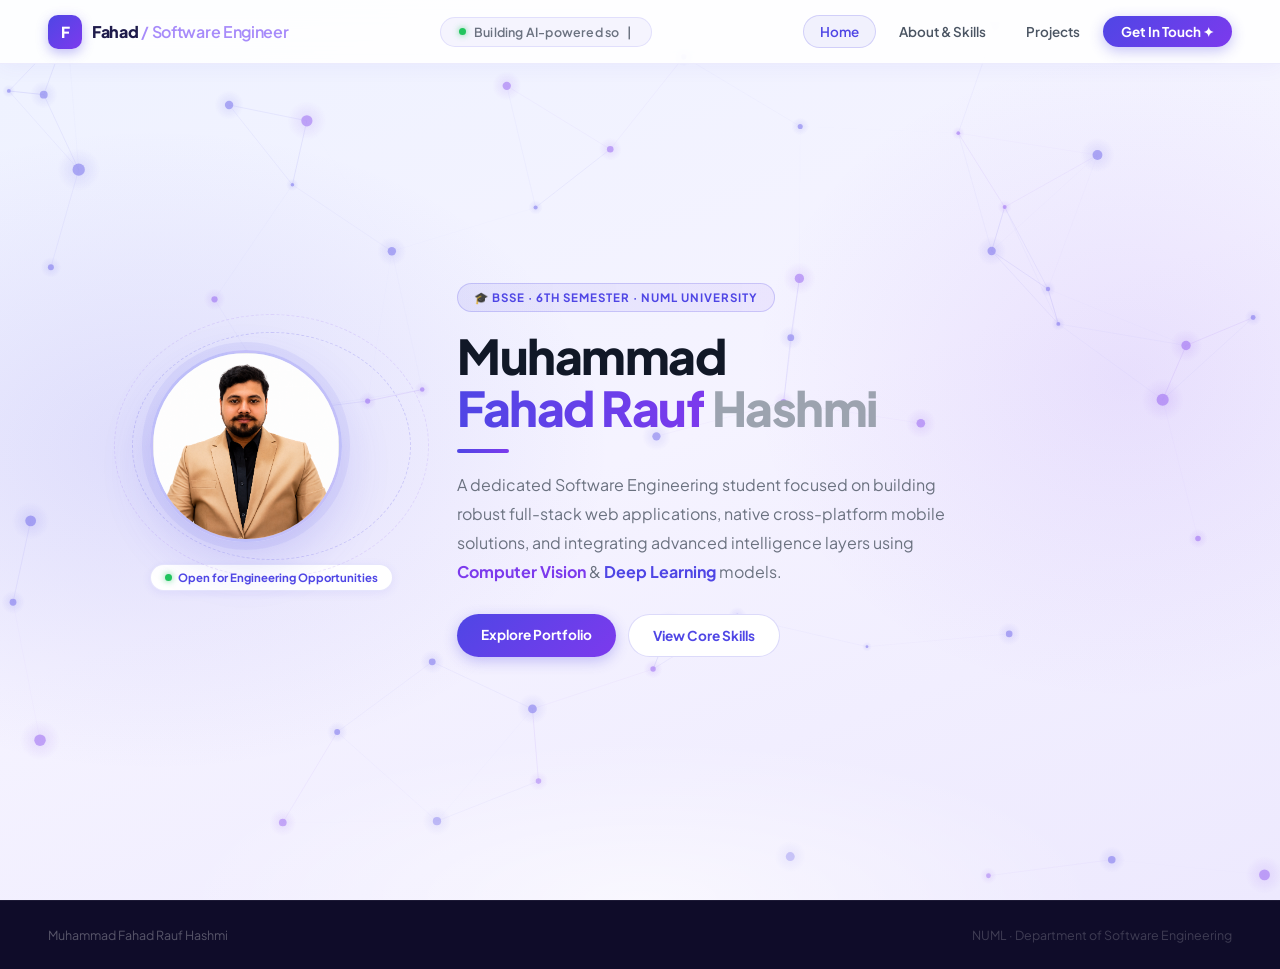
==== index.html @ d91f9209 "Add files via upload" ====
<!DOCTYPE html>
<html lang="en">

<head>
  <meta charset="UTF-8" />
  <meta name="viewport" content="width=device-width, initial-scale=1.0" />
  <title>Fahad | Software Engineer Portfolio</title>
  <link rel="icon" type="image/svg+xml" href="data:image/svg+xml,<svg xmlns='http://www.w3.org/2000/svg' viewBox='0 0 32 32'><rect width='32' height='32' rx='9' fill='url(%23g)'/><linearGradient id='g' x1='0%27 y1='0%27 x2='100%27 y2='100%27><stop offset='0%25' stop-color='%234f46e5'/><stop offset='100%25' stop-color='%237c3aed'/></linearGradient><text x='50%25' y='55%25' dominant-baseline='middle' text-anchor='middle' fill='%23fff' font-family='sans-serif' font-weight='900' font-size='18'>F</text></svg>">
  <link href="https://fonts.googleapis.com/css2?family=Plus+Jakarta+Sans:wght@400;500;600;700;800&display=swap"
    rel="stylesheet" />
  <link href="https://unpkg.com/aos@2.3.4/dist/aos.css" rel="stylesheet" />
  <link rel="stylesheet" href="./assets/style.css">
  <script src="https://unpkg.com/aos@2.3.4/dist/aos.js"></script>
</head>

<body>

  <!-- ══════════ NAVBAR ══════════ -->
  <nav id="navbar">
    <!-- Brand -->
    <div class="nav-brand">
      <div class="brand-badge">F</div>
      <span class="brand-text">
        Fahad <span class="brand-sub">/ Software Engineer</span>
      </span>
    </div>

    <!-- Center — typing tagline -->
    <div class="nav-center">
      <span class="pulse-dot"></span>
      <span id="nav-type"></span><span id="nav-cursor">|</span>
    </div>

    <!-- Links -->
    <div class="nav-links">
      <a href="index.html" class="nav-link active">Home</a>
      <a href="about.html" class="nav-link">About & Skills</a>
      <a href="projects.html" class="nav-link">Projects</a>
      <a href="contact.html" class="nav-cta">Get In Touch ✦</a>
    </div>
  </nav>

  <!-- ══════════ HERO SECTION ══════════ -->
  <section id="home" class="hero-sec">
    <!-- Neural Network Canvas -->
    <canvas id="neural-canvas"></canvas>
    <div class="radial-overlays"></div>

    <div class="hero-inner">
      <!-- Avatar Wrapper -->
      <div class="avatar-wrap" data-aos="fade-right" data-aos-duration="700">
        <div class="avatar-animation-container">
          <div class="orbit-ring-outer"></div>
          <div class="orbit-ring-inner"></div>
          <div class="avatar-circle">
            <img src="./assets/Fahad_pic.png" alt="Muhammad Fahad" style="width: 100%; height: 100%; object-fit: cover;">
            <div class="avatar-shine"></div>
          </div>
        </div>
        <div class="status-pill">
          <span class="pulse-dot"></span>
          Open for Engineering Opportunities
        </div>
      </div>

      <!-- Hero Core Content -->
      <div class="hero-text-block" data-aos="fade-left" data-aos-duration="700" data-aos-delay="100">
        <div class="degree-badge">
          🎓 BSSE · 6th Semester · NUML University
        </div>

        <h1 class="hero-name">
          Muhammad<br />
          <span class="shimmer-text">Fahad Rauf</span>
          <span class="surname-text"> Hashmi</span>
        </h1>

        <div class="accent-line"></div>

        <p class="hero-intro">
          A dedicated Software Engineering student focused on building robust full-stack web applications, native
          cross-platform mobile solutions, and integrating advanced intelligence layers using
          <span class="highlight-purple">Computer Vision</span> &
          <span class="highlight-indigo">Deep Learning</span> models.
        </p>

        <div class="hero-action-buttons">
          <a href="projects.html" class="hero-btn-primary">Explore Portfolio</a>
          <a href="about.html" class="hero-btn-secondary">View Core Skills</a>
        </div>
      </div>
    </div>
  </section>

  <!-- ══════════ FOOTER ══════════ -->
  <footer>
    <span class="footer-meta">Muhammad Fahad Rauf Hashmi</span>
    <span class="footer-inst">NUML · Department of Software Engineering</span>
  </footer>

  <script src="./assets/script.js"></script>
</body>

</html>
---- assets/style.css ----
/* ══════════ 1. KEYFRAMES & GLOBAL SYSTEM ══════════ */
@keyframes float      { 0%,100%{transform:translateY(0)}  50%{transform:translateY(-11px)} }
@keyframes shimmer    { 0%{background-position:-200% center} 100%{background-position:200% center} }
@keyframes pulse      { 0%,100%{opacity:1} 50%{opacity:.4} }
@keyframes fadeDown   { from{opacity:0;transform:translateY(-10px)} to{opacity:1;transform:translateY(0)} }
@keyframes spinRing   { from{transform:rotate(0deg)} to{transform:rotate(360deg)} }
@keyframes spinRingRev { from{transform:rotate(0deg)} to{transform:rotate(-360deg)} }
@keyframes cardGlow {
  0%   { box-shadow: 0 4px 24px rgba(79,70,229,.12); }
  100% { box-shadow: 0 8px 40px rgba(124,58,237,.35), 0 0 0 3px rgba(167,139,250,.25); }
}

*{
  margin:0;
  padding:0;
  box-sizing:border-box;
}

html{
  scroll-behavior:smooth;
}

body{
  font-family:'Plus Jakarta Sans',sans-serif;
  background:#f0f4ff;
  color:#1a1a2e;
  overflow-x:hidden;
}

/* ══════════ 2. REUSABLE INFRASTRUCTURE ══════════ */
#navbar {
  position:fixed;top:0;left:0;right:0;z-index:999;
  display:flex;align-items:center;justify-content:space-between;
  padding:0 48px;height:64px;
  background:rgba(255,255,255,0.88);
  backdrop-filter:blur(20px);
  border-bottom:1px solid rgba(79,70,229,0.1);
  box-shadow:0 2px 20px rgba(79,70,229,0.06);
  transition:box-shadow .3s;
}

.nav-brand {
  display:flex;align-items:center;gap:10px;
}

.brand-badge {
  width:34px;height:34px;border-radius:10px;
  background:linear-gradient(135deg,#4f46e5,#7c3aed);
  display:flex;align-items:center;justify-content:center;
  font-size:.95rem;font-weight:800;color:#fff;
  box-shadow:0 4px 12px rgba(79,70,229,.35);
}

.brand-text {
  font-size:1rem;font-weight:800;letter-spacing:-.3px;color:#1e1b4b;
}

.brand-sub {
  color:#a78bfa;font-weight:600;
}

.nav-center {
  display:flex;align-items:center;gap:8px;
  font-size:.78rem;font-weight:600;color:#6b7280;
  background:rgba(79,70,229,.05);
  border:1px solid rgba(79,70,229,.12);
  border-radius:100px;padding:6px 18px;
  letter-spacing:.2px;
}

.pulse-dot {
  width:7px;height:7px;border-radius:50%;background:#22c55e;
  box-shadow:0 0 6px rgba(34,197,94,.7);
  animation:pulse 2s ease-in-out infinite;flex-shrink:0;
}

.nav-links {
  display:flex;gap:6px;align-items:center;
}

.nav-link {
  color:#4b5563;text-decoration:none;font-size:.84rem;font-weight:600;
  padding:7px 16px;border-radius:100px;border:1px solid transparent;transition:all .2s;
}

.nav-link:hover, .nav-link.active {
  color:#4f46e5;background:rgba(79,70,229,.07);border-color:rgba(79,70,229,.2);
}

.nav-cta {
  color:#fff;text-decoration:none;font-size:.84rem;font-weight:700;
  padding:7px 18px;border-radius:100px;
  background:linear-gradient(135deg,#4f46e5,#7c3aed);
  box-shadow:0 4px 14px rgba(79,70,229,.32);transition:all .2s;
}

.nav-cta:hover, .nav-cta.active {
  transform:translateY(-1px);box-shadow:0 6px 18px rgba(79,70,229,.45);color:#fff;
}

/* ══════════ 3. HERO CORE FRAMEWORK ══════════ */
.hero-sec {
  min-height:100vh;display:flex;align-items:center;justify-content:center;
  padding:120px 48px 80px;
  position:relative;overflow:hidden;
  background:linear-gradient(160deg,#eef2ff 0%,#f5f3ff 50%,#ede9fe 100%);
}

#neural-canvas {
  position:absolute;inset:0;width:100%;height:100%;pointer-events:none;opacity:.55;
}

.radial-overlays {
  position:absolute;inset:0;pointer-events:none;
  background:
    radial-gradient(ellipse 55% 55% at 12% 50%,rgba(79,70,229,.13) 0%,transparent 65%),
    radial-gradient(ellipse 45% 55% at 88% 42%,rgba(124,58,237,.1) 0%,transparent 65%),
    radial-gradient(ellipse 60% 30% at 50% 100%,rgba(255,255,255,.6) 0%,transparent 60%);
}

.hero-inner {
  max-width:980px;width:100%;
  display:flex;align-items:center;gap:64px;
  position:relative;z-index:1;
}

.avatar-animation-container {
  animation:float 4s ease-in-out infinite;position:relative;
}

.orbit-ring-outer {
  position:absolute;inset:-18px;border-radius:50%;border:1.5px dashed rgba(79,70,229,.2);animation:spinRing 14s linear infinite;pointer-events:none;
}

.orbit-ring-inner {
  position:absolute;inset:-36px;border-radius:50%;border:1px dashed rgba(124,58,237,.12);animation:spinRingRev 20s linear infinite;pointer-events:none;
}

.avatar-circle {
  width:192px;height:192px;border-radius:50%;
  background:linear-gradient(135deg,#e0e7ff,#ede9fe);
  border:3px solid rgba(79,70,229,.25);
  box-shadow:0 0 0 8px rgba(79,70,229,.07),0 20px 50px rgba(79,70,229,.18);
  display:flex;align-items:center;justify-content:center;
  position:relative;overflow:hidden;
}

.avatar-letter {
  font-size:4.5rem;font-weight:800;
  background:linear-gradient(135deg,#4f46e5,#7c3aed);
  -webkit-background-clip:text;-webkit-text-fill-color:transparent;
}

.avatar-shine {
  position:absolute;top:-40%;left:-30%;width:55%;height:55%;
  border-radius:50%;background:radial-gradient(circle,rgba(255,255,255,.6),transparent 70%);
  pointer-events:none;
}

.status-pill {
  margin-top:22px;display:flex;align-items:center;justify-content:center;gap:6px;
  background:#fff;border:1px solid rgba(79,70,229,.14);
  border-radius:100px;padding:5px 14px;
  box-shadow:0 2px 10px rgba(79,70,229,.08);
  font-size:.71rem;font-weight:700;color:#4f46e5;
}

.degree-badge {
  display:inline-flex;align-items:center;gap:8px;
  background:linear-gradient(90deg,rgba(79,70,229,.09),rgba(124,58,237,.07));
  border:1.5px solid rgba(79,70,229,.22);
  border-radius:100px;padding:6px 16px;
  font-size:.72rem;font-weight:700;color:#4f46e5;
  letter-spacing:1px;text-transform:uppercase;margin-bottom:18px;
}

.hero-name {
  font-size:3rem;font-weight:800;line-height:1.1;letter-spacing:-1.5px;color:#111827;margin-bottom:14px;
}

.shimmer-text {
  background:linear-gradient(90deg,#4f46e5 0%,#7c3aed 50%,#4f46e5 100%);
  background-size:200%;-webkit-background-clip:text;-webkit-text-fill-color:transparent;
  animation:shimmer 4s linear infinite;
}

.surname-text {
  color:#9ca3af;
}

.accent-line {
  width:52px;height:4px;border-radius:2px;background:linear-gradient(90deg,#4f46e5,#7c3aed);margin-bottom:18px;
}

.hero-intro {
  font-size:1rem;line-height:1.8;color:#6b7280;max-width:520px;
}

.highlight-purple { color:#7c3aed;font-weight:700; }
.highlight-indigo  { color:#4f46e5;font-weight:700; }

.hero-action-buttons {
  margin-top:28px;display:flex;gap:12px;
}

.hero-btn-primary {
  padding:12px 24px;border-radius:100px;background:linear-gradient(135deg,#4f46e5,#7c3aed);
  color:#fff;text-decoration:none;font-size:.85rem;font-weight:700;box-shadow:0 4px 14px rgba(79,70,229,.3);
  transition:all .2s;
}
.hero-btn-primary:hover { transform:translateY(-2px);box-shadow:0 6px 20px rgba(79,70,229,.45); }

.hero-btn-secondary {
  padding:12px 24px;border-radius:100px;background:#fff;border:1px solid rgba(79,70,229,.2);
  color:#4f46e5;text-decoration:none;font-size:.85rem;font-weight:700;transition:all .2s;
}
.hero-btn-secondary:hover { background:#f5f3ff;transform:translateY(-2px); }

/* ══════════ 4. SUBPAGES MULTI-GRID PATTERNS ══════════ */
.subpage-sec {
  padding:120px 48px 80px;min-height:90vh;
}

.container-mid { max-width:850px;width:100%;margin:0 auto; }
.container-wide { max-width:1140px;width:100%;margin:0 auto; }

.section-tag {
  font-size:.72rem;font-weight:700;letter-spacing:2.5px;text-transform:uppercase;color:#7c3aed;margin-bottom:12px;
}

.section-heading {
  font-size:2.4rem;font-weight:800;letter-spacing:-1.5px;line-height:1.1;margin-bottom:44px;
}
.text-dark { color:#111827; }
.text-light { color:#fff; }

/* About Module layout */
.about-card-main {
  background:#fff;border:1px solid rgba(79,70,229,.1);border-radius:24px;padding:36px;
  box-shadow:0 10px 30px rgba(79,70,229,.04);
}
.about-card-main h3 { font-size:1.3rem;font-weight:800;color:#1e1b4b;margin-bottom:14px; }
.about-card-main p { color:#4b5563;font-size:.95rem;line-height:1.75;margin-bottom:20px; }

.academic-meta-box {
  background:#f5f3ff;border-left:4px solid #7c3aed;padding:16px;border-radius:0 12px 12px 0;
}
.academic-meta-box strong { font-size:.85rem;color:#7c3aed;text-transform:uppercase;letter-spacing:.5px; }
.academic-meta-box p { margin-top:6px;margin-bottom:0;font-size:.88rem;color:#4f46e5; }

.subsection-title {
  font-size:1.4rem;font-weight:800;color:#1e1b4b;margin-top:54px;margin-bottom:24px;
}

/* Skills Matrix layout */
.skills-matrix {
  display:grid;grid-template-columns:1fr 1fr;gap:20px;
}

.matrix-card {
  background:#fff;border:1px solid rgba(79,70,229,.08);border-radius:20px;padding:28px;
  box-shadow:0 4px 20px rgba(0,0,0,.02);transition:all .25s;
}
.matrix-card:hover { transform:translateY(-4px);box-shadow:0 12px 30px rgba(79,70,229,.08);border-color:rgba(79,70,229,.2); }
.matrix-icon { font-size:1.8rem;margin-bottom:14px; }
.matrix-card h4 { font-size:1.1rem;font-weight:800;color:#111827;margin-bottom:8px; }
.matrix-card p { font-size:.88rem;color:#6b7280;line-height:1.6;margin-bottom:16px; }
.matrix-card ul { list-style:none; }
.matrix-card li {
  font-size:.84rem;color:#374151;font-weight:600;padding:6px 0;border-top:1px solid #f3f4f6;
  display:flex;align-items:center;gap:8px;
}
.matrix-card li::before { content:'✦';color:#a78bfa;font-size:.7rem; }

/* Projects Grid Layout */
.projects-grid {
  display:grid;grid-template-columns:1fr 1fr;gap:24px;
}

.project-show-card {
  background:#fff;border:1px solid #eef2ff;border-radius:24px;overflow:hidden;
  box-shadow:0 8px 24px rgba(79,70,229,.03);display:flex;flex-direction:column;
}

.project-card-header {
  padding:12px 24px;font-size:.72rem;font-weight:800;text-transform:uppercase;letter-spacing:1px;
}
.tag-ai { background:#eff6ff;color:#1d4ed8;border-bottom:1px solid #dbeafe; }
.tag-mobile { background:#f5f3ff;color:#6d28d9;border-bottom:1px solid #ede9fe; }
.tag-web { background:#f0fdf4;color:#15803d;border-bottom:1px solid #dcfce7; }

.project-card-body {
  padding:28px;flex:1;display:flex;flex-direction:column;
}
.project-card-body h4 { font-size:1.2rem;font-weight:800;color:#111827;margin-bottom:10px;line-spacing:-.3px; }
.project-card-body p { font-size:.9rem;color:#4b5563;line-height:1.65;margin-bottom:16px; }
.project-card-body ul { padding-left:18px;margin-bottom:16px;color:#4b5563;font-size:.88rem; }
.project-card-body li { margin-bottom:6px;line-height:1.5; }

.pipeline-flow {
  background:#fafafa;border:1px solid #f0f0f0;padding:12px;border-radius:12px;
  font-size:.8rem;color:#6b7280;margin-bottom:18px;line-height:1.5;
}
.pipeline-flow span { color:#4f46e5;font-weight:700; }

.tech-tags-list {
  margin-top:auto;display:flex;flex-wrap:wrap;gap:6px;padding-top:14px;border-top:1px solid #f3f4f6;
}
.tech-tags-list span {
  background:#f3f4f6;color:#4b5563;font-size:.73rem;font-weight:700;padding:4px 12px;border-radius:100px;
}

/* ══════════ 5. CONTACT & VISION ARTIFACTS ══════════ */
.vision-and-contact-sec {
  background:linear-gradient(160deg,#0f0c29 0%,#1e1b4b 40%,#2e1065 100%);
  padding:120px 48px 80px;min-height:100vh;position:relative;
}

.vision-card-wrap {
  background:rgba(255,255,255,.055);border:1px solid rgba(255,255,255,.1);
  border-radius:28px;padding:44px;backdrop-filter:blur(18px);margin-bottom:44px;
  box-shadow:0 8px 40px rgba(0,0,0,.25);position:relative;
}

.quote-mark {
  font-size:5rem;line-height:.6;color:rgba(167,139,250,.2);font-weight:800;margin-bottom:10px;font-family:Georgia,serif;
}

.vision-statement-para {
  font-size:1.1rem;line-height:1.85;color:rgba(255,255,255,.9);margin-bottom:0;
}

.contact-box-layout {
  background:#fff;border-radius:24px;padding:36px;max-width:600px;margin:0 auto;
  box-shadow:0 20px 50px rgba(0,0,0,0.3);
}
.contact-box-layout h3 { font-size:1.3rem;font-weight:800;color:#111827;margin-bottom:24px; }

.portfolio-contact-form { display:flex;flex-direction:column;gap:18px; }

.form-input-group { display:flex;flex-direction:column;gap:6px; }
.form-input-group label { font-size:.78rem;font-weight:700;color:#4f46e5;text-transform:uppercase; }
.form-input-group input, .form-input-group textarea {
  font-family:inherit;padding:12px 16px;border-radius:10px;border:1px solid #e2e8f0;
  font-size:.9rem;color:#111827;outline:none;transition:all .2s;
}
.form-input-group input:focus, .form-input-group textarea:focus {
  border-color:#4f46e5;box-shadow:0 0 0 3px rgba(79,70,229,0.12);
}

.contact-submit-btn {
  font-family:inherit;font-weight:700;font-size:.88rem;color:#fff;
  background:linear-gradient(135deg,#4f46e5,#7c3aed);border:none;
  padding:14px;border-radius:100px;cursor:pointer;box-shadow:0 4px 14px rgba(79,70,229,.3);
  transition:all .2s;margin-top:8px;
}
.contact-submit-btn:hover { transform:translateY(-2px);box-shadow:0 6px 18px rgba(79,70,229,.45); }

/* Pillar Cards Architecture (Kept safe for references) */
.pillar-card {
  border-radius:16px;padding:22px;
  transition:transform .3s cubic-bezier(.34,1.56,.64,1), border-radius .3s ease, box-shadow .3s ease;
  cursor:default;position:relative;overflow:hidden;
}
.pillar-card::before {
  content:'';position:absolute;inset:0;border-radius:inherit;
  background:radial-gradient(circle at 50% 0%,rgba(255,255,255,.12),transparent 70%);
  opacity:0;transition:opacity .3s;
}
.pillar-card:hover {
  border-radius:50% 20% 50% 20% / 20% 50% 20% 50%;
  transform:translateY(-6px) scale(1.04);animation:cardGlow .4s forwards;
}
.pillar-card:hover::before { opacity:1; }

/* ══════════ 6. GLOBAL FOOTER CORE ══════════ */
footer {
  padding:26px 48px;background:#0f0c29;border-top:1px solid rgba(255,255,255,.06);
  display:flex;align-items:center;justify-content:space-between;
}

.footer-meta { font-size:.78rem;color:rgba(255,255,255,.3); }
.footer-inst { font-size:.78rem;color:rgba(255,255,255,.2); }

/* ══════════ 7. ULTRA BREAKPOINT RESPONSIVENESS ══════════ */
@media(max-width:900px){
  .skills-matrix, .projects-grid { grid-template-columns: 1fr; }
}

@media(max-width:768px){
  .hero-inner { flex-direction:column!important;text-align:center;gap:32px!important; }
  .hero-intro { max-width:100%!important; }
  .hero-name { font-size:2.1rem!important;letter-spacing:-.8px!important; }
  .hero-action-buttons { justify-content:center; }
  .vision-card-wrap { padding:26px!important; }
  nav { padding:0 18px!important; }
  .hero-sec, .subpage-sec, .vision-and-contact-sec { padding:110px 20px 70px!important; }
  .section-heading { font-size:1.8rem!important; }
  footer { flex-direction:column!important;gap:6px;text-align:center;padding:22px 20px!important; }
  .avatar-wrap { margin:0 auto; }
  .nav-center { display:none!important; }
}
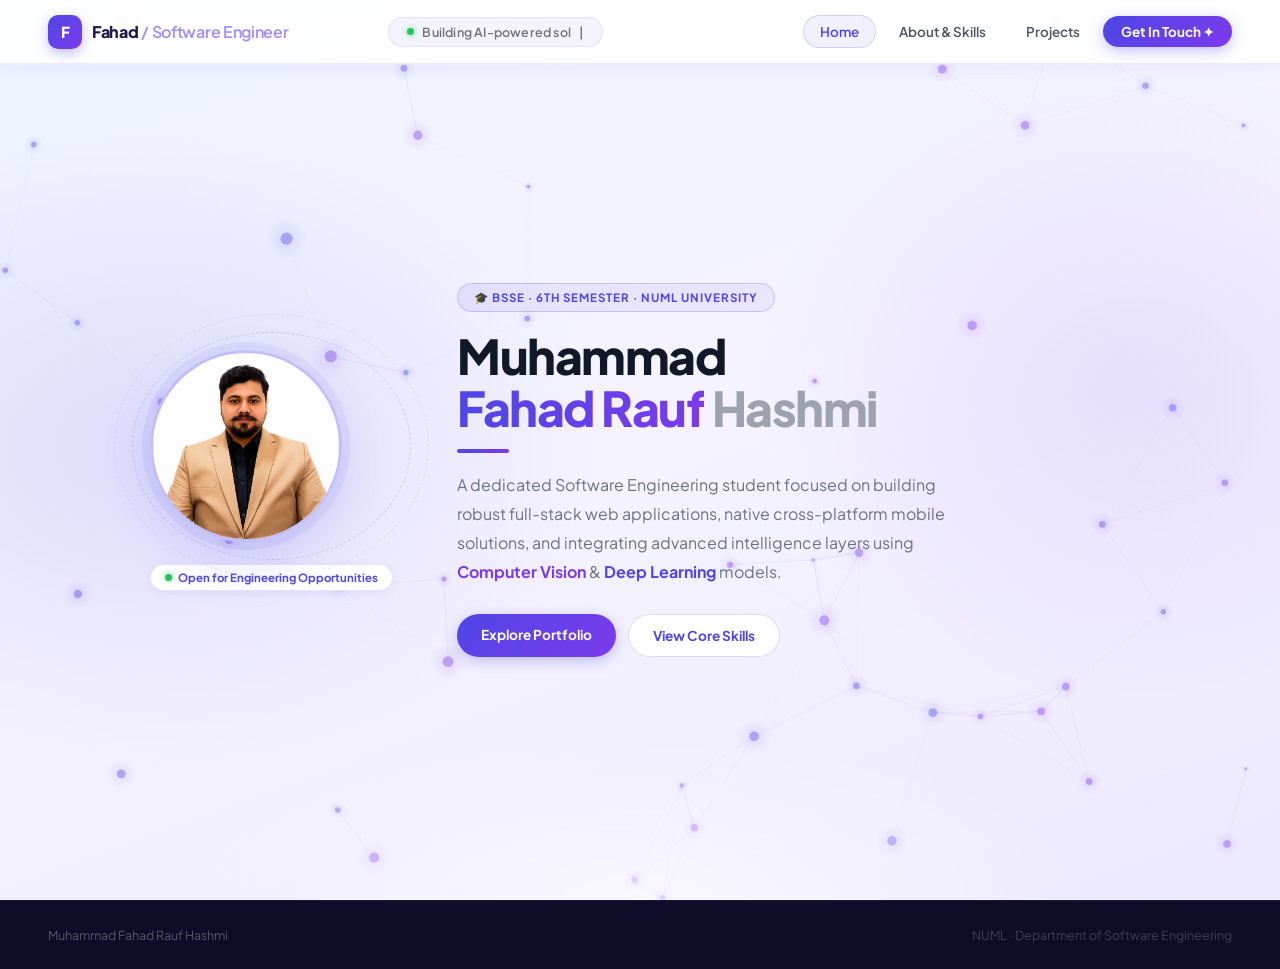
==== commit 91ccc4d1: "Update index.html" ====
--- a/index.html
+++ b/index.html
@@ -5,7 +5,8 @@
   <meta charset="UTF-8" />
   <meta name="viewport" content="width=device-width, initial-scale=1.0" />
   <title>Fahad | Software Engineer Portfolio</title>
-  <link rel="icon" type="image/svg+xml" href="data:image/svg+xml,<svg xmlns='http://www.w3.org/2000/svg' viewBox='0 0 32 32'><rect width='32' height='32' rx='9' fill='url(%23g)'/><linearGradient id='g' x1='0%27 y1='0%27 x2='100%27 y2='100%27><stop offset='0%25' stop-color='%234f46e5'/><stop offset='100%25' stop-color='%237c3aed'/></linearGradient><text x='50%25' y='55%25' dominant-baseline='middle' text-anchor='middle' fill='%23fff' font-family='sans-serif' font-weight='900' font-size='18'>F</text></svg>">
+  <link rel="icon" type="image/svg+xml"
+    href="data:image/svg+xml,<svg xmlns='http://www.w3.org/2000/svg' viewBox='0 0 32 32'><rect width='32' height='32' rx='9' fill='url(%23g)'/><linearGradient id='g' x1='0%27 y1='0%27 x2='100%27 y2='100%27><stop offset='0%25' stop-color='%234f46e5'/><stop offset='100%25' stop-color='%237c3aed'/></linearGradient><text x='50%25' y='55%25' dominant-baseline='middle' text-anchor='middle' fill='%23fff' font-family='sans-serif' font-weight='900' font-size='18'>F</text></svg>">
   <link href="https://fonts.googleapis.com/css2?family=Plus+Jakarta+Sans:wght@400;500;600;700;800&display=swap"
     rel="stylesheet" />
   <link href="https://unpkg.com/aos@2.3.4/dist/aos.css" rel="stylesheet" />
@@ -30,9 +31,15 @@
       <span class="pulse-dot"></span>
       <span id="nav-type"></span><span id="nav-cursor">|</span>
     </div>
+    <!-- Hamburger -->
+    <div class="hamburger" id="hamburger">
+      <span></span>
+      <span></span>
+      <span></span>
+    </div>
 
     <!-- Links -->
-    <div class="nav-links">
+    <div class="nav-links" id="nav-links">
       <a href="index.html" class="nav-link active">Home</a>
       <a href="about.html" class="nav-link">About & Skills</a>
       <a href="projects.html" class="nav-link">Projects</a>
@@ -53,7 +60,8 @@
           <div class="orbit-ring-outer"></div>
           <div class="orbit-ring-inner"></div>
           <div class="avatar-circle">
-            <img src="./assets/Fahad_pic.png" alt="Muhammad Fahad" style="width: 100%; height: 100%; object-fit: cover;">
+            <img src="./assets/Fahad_pic.png" alt="Muhammad Fahad"
+              style="width: 100%; height: 100%; object-fit: cover;">
             <div class="avatar-shine"></div>
           </div>
         </div>
@@ -101,4 +109,4 @@
   <script src="./assets/script.js"></script>
 </body>
 
-</html>+</html>
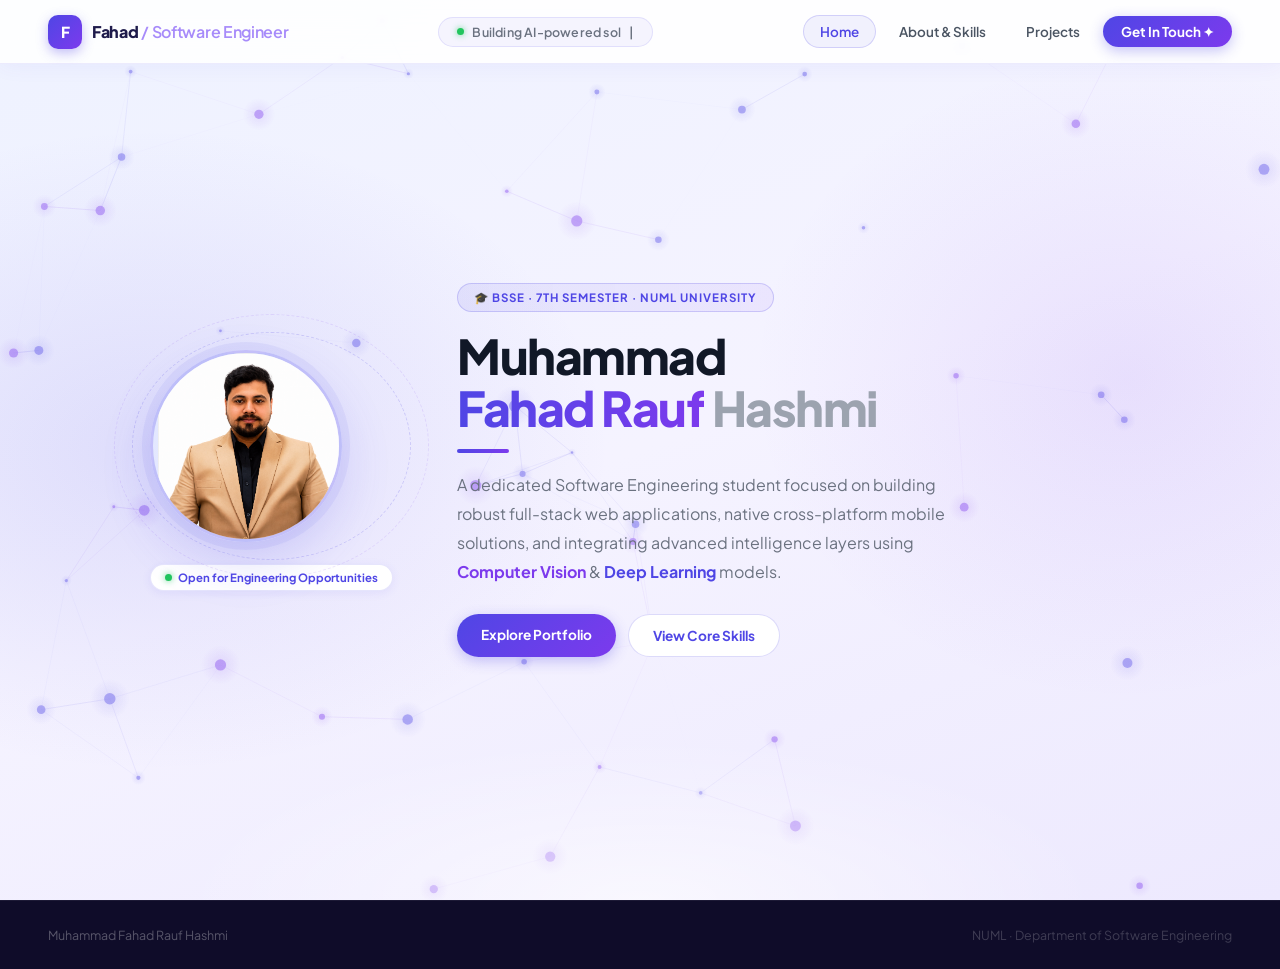
==== commit bc876812: "Update index.html" ====
--- a/index.html
+++ b/index.html
@@ -74,7 +74,7 @@
       <!-- Hero Core Content -->
       <div class="hero-text-block" data-aos="fade-left" data-aos-duration="700" data-aos-delay="100">
         <div class="degree-badge">
-          🎓 BSSE · 6th Semester · NUML University
+          🎓 BSSE · 7th Semester · NUML University
         </div>
 
         <h1 class="hero-name">
--- a/assets/style.css
+++ b/assets/style.css
@@ -1,402 +1,999 @@
 /* ══════════ 1. KEYFRAMES & GLOBAL SYSTEM ══════════ */
-@keyframes float      { 0%,100%{transform:translateY(0)}  50%{transform:translateY(-11px)} }
-@keyframes shimmer    { 0%{background-position:-200% center} 100%{background-position:200% center} }
-@keyframes pulse      { 0%,100%{opacity:1} 50%{opacity:.4} }
-@keyframes fadeDown   { from{opacity:0;transform:translateY(-10px)} to{opacity:1;transform:translateY(0)} }
-@keyframes spinRing   { from{transform:rotate(0deg)} to{transform:rotate(360deg)} }
-@keyframes spinRingRev { from{transform:rotate(0deg)} to{transform:rotate(-360deg)} }
+@keyframes float {
+
+  0%,
+  100% {
+    transform: translateY(0)
+  }
+
+  50% {
+    transform: translateY(-11px)
+  }
+}
+
+@keyframes shimmer {
+  0% {
+    background-position: -200% center
+  }
+
+  100% {
+    background-position: 200% center
+  }
+}
+
+@keyframes pulse {
+
+  0%,
+  100% {
+    opacity: 1
+  }
+
+  50% {
+    opacity: .4
+  }
+}
+
+@keyframes fadeDown {
+  from {
+    opacity: 0;
+    transform: translateY(-10px)
+  }
+
+  to {
+    opacity: 1;
+    transform: translateY(0)
+  }
+}
+
+@keyframes spinRing {
+  from {
+    transform: rotate(0deg)
+  }
+
+  to {
+    transform: rotate(360deg)
+  }
+}
+
+@keyframes spinRingRev {
+  from {
+    transform: rotate(0deg)
+  }
+
+  to {
+    transform: rotate(-360deg)
+  }
+}
+
 @keyframes cardGlow {
-  0%   { box-shadow: 0 4px 24px rgba(79,70,229,.12); }
-  100% { box-shadow: 0 8px 40px rgba(124,58,237,.35), 0 0 0 3px rgba(167,139,250,.25); }
-}
-
-*{
-  margin:0;
-  padding:0;
-  box-sizing:border-box;
-}
-
-html{
-  scroll-behavior:smooth;
-}
-
-body{
-  font-family:'Plus Jakarta Sans',sans-serif;
-  background:#f0f4ff;
-  color:#1a1a2e;
-  overflow-x:hidden;
+  0% {
+    box-shadow: 0 4px 24px rgba(79, 70, 229, .12);
+  }
+
+  100% {
+    box-shadow: 0 8px 40px rgba(124, 58, 237, .35), 0 0 0 3px rgba(167, 139, 250, .25);
+  }
+}
+
+* {
+  margin: 0;
+  padding: 0;
+  box-sizing: border-box;
+}
+
+html {
+  scroll-behavior: smooth;
+}
+
+body {
+  font-family: 'Plus Jakarta Sans', sans-serif;
+  background: #f0f4ff;
+  color: #1a1a2e;
+  overflow-x: hidden;
 }
 
 /* ══════════ 2. REUSABLE INFRASTRUCTURE ══════════ */
 #navbar {
-  position:fixed;top:0;left:0;right:0;z-index:999;
-  display:flex;align-items:center;justify-content:space-between;
-  padding:0 48px;height:64px;
-  background:rgba(255,255,255,0.88);
-  backdrop-filter:blur(20px);
-  border-bottom:1px solid rgba(79,70,229,0.1);
-  box-shadow:0 2px 20px rgba(79,70,229,0.06);
-  transition:box-shadow .3s;
+  position: fixed;
+  top: 0;
+  left: 0;
+  right: 0;
+  z-index: 999;
+  display: flex;
+  align-items: center;
+  justify-content: space-between;
+  padding: 0 48px;
+  height: 64px;
+  background: rgba(255, 255, 255, 0.88);
+  backdrop-filter: blur(20px);
+  border-bottom: 1px solid rgba(79, 70, 229, 0.1);
+  box-shadow: 0 2px 20px rgba(79, 70, 229, 0.06);
+  transition: box-shadow .3s;
 }
 
 .nav-brand {
-  display:flex;align-items:center;gap:10px;
+  display: flex;
+  align-items: center;
+  gap: 10px;
 }
 
 .brand-badge {
-  width:34px;height:34px;border-radius:10px;
-  background:linear-gradient(135deg,#4f46e5,#7c3aed);
-  display:flex;align-items:center;justify-content:center;
-  font-size:.95rem;font-weight:800;color:#fff;
-  box-shadow:0 4px 12px rgba(79,70,229,.35);
+  width: 34px;
+  height: 34px;
+  border-radius: 10px;
+  background: linear-gradient(135deg, #4f46e5, #7c3aed);
+  display: flex;
+  align-items: center;
+  justify-content: center;
+  font-size: .95rem;
+  font-weight: 800;
+  color: #fff;
+  box-shadow: 0 4px 12px rgba(79, 70, 229, .35);
 }
 
 .brand-text {
-  font-size:1rem;font-weight:800;letter-spacing:-.3px;color:#1e1b4b;
+  font-size: 1rem;
+  font-weight: 800;
+  letter-spacing: -.3px;
+  color: #1e1b4b;
 }
 
 .brand-sub {
-  color:#a78bfa;font-weight:600;
+  color: #a78bfa;
+  font-weight: 600;
 }
 
 .nav-center {
-  display:flex;align-items:center;gap:8px;
-  font-size:.78rem;font-weight:600;color:#6b7280;
-  background:rgba(79,70,229,.05);
-  border:1px solid rgba(79,70,229,.12);
-  border-radius:100px;padding:6px 18px;
-  letter-spacing:.2px;
+  display: flex;
+  align-items: center;
+  gap: 8px;
+  font-size: .78rem;
+  font-weight: 600;
+  color: #6b7280;
+  background: rgba(79, 70, 229, .05);
+  border: 1px solid rgba(79, 70, 229, .12);
+  border-radius: 100px;
+  padding: 6px 18px;
+  letter-spacing: .2px;
 }
 
 .pulse-dot {
-  width:7px;height:7px;border-radius:50%;background:#22c55e;
-  box-shadow:0 0 6px rgba(34,197,94,.7);
-  animation:pulse 2s ease-in-out infinite;flex-shrink:0;
+  width: 7px;
+  height: 7px;
+  border-radius: 50%;
+  background: #22c55e;
+  box-shadow: 0 0 6px rgba(34, 197, 94, .7);
+  animation: pulse 2s ease-in-out infinite;
+  flex-shrink: 0;
+}
+
+/* ══════════ HAMBURGER ══════════ */
+.hamburger {
+  display: none;
+  flex-direction: column;
+  cursor: pointer;
+  gap: 4px;
+}
+
+.hamburger span {
+  width: 22px;
+  height: 2px;
+  background: #4f46e5;
+  border-radius: 2px;
+  transition: 0.3s;
+}
+
+/* ══════════ MOBILE NAV ══════════ */
+@media (max-width: 768px) {
+
+  #navbar {
+    padding: 0 20px;
+  }
+
+  .nav-center {
+    display: none;
+    /* typing hide on mobile */
+  }
+
+  .hamburger {
+    display: flex;
+  }
+
+  .nav-links {
+    position: absolute;
+    top: 64px;
+    right: 0;
+    width: 100%;
+    flex-direction: column;
+    background: rgba(255, 255, 255, 0.95);
+    backdrop-filter: blur(20px);
+    border-top: 1px solid rgba(79, 70, 229, 0.1);
+    padding: 20px;
+    gap: 10px;
+
+    transform: translateY(-120%);
+    opacity: 0;
+    pointer-events: none;
+    transition: 0.3s ease;
+  }
+
+  .nav-links.active {
+    transform: translateY(0);
+    opacity: 1;
+    pointer-events: auto;
+  }
+
+  .nav-link,
+  .nav-cta {
+    width: 100%;
+    text-align: center;
+    padding: 12px;
+  }
 }
 
 .nav-links {
-  display:flex;gap:6px;align-items:center;
+  display: flex;
+  gap: 6px;
+  align-items: center;
 }
 
 .nav-link {
-  color:#4b5563;text-decoration:none;font-size:.84rem;font-weight:600;
-  padding:7px 16px;border-radius:100px;border:1px solid transparent;transition:all .2s;
-}
-
-.nav-link:hover, .nav-link.active {
-  color:#4f46e5;background:rgba(79,70,229,.07);border-color:rgba(79,70,229,.2);
+  color: #4b5563;
+  text-decoration: none;
+  font-size: .84rem;
+  font-weight: 600;
+  padding: 7px 16px;
+  border-radius: 100px;
+  border: 1px solid transparent;
+  transition: all .2s;
+}
+
+.nav-link:hover,
+.nav-link.active {
+  color: #4f46e5;
+  background: rgba(79, 70, 229, .07);
+  border-color: rgba(79, 70, 229, .2);
 }
 
 .nav-cta {
-  color:#fff;text-decoration:none;font-size:.84rem;font-weight:700;
-  padding:7px 18px;border-radius:100px;
-  background:linear-gradient(135deg,#4f46e5,#7c3aed);
-  box-shadow:0 4px 14px rgba(79,70,229,.32);transition:all .2s;
-}
-
-.nav-cta:hover, .nav-cta.active {
-  transform:translateY(-1px);box-shadow:0 6px 18px rgba(79,70,229,.45);color:#fff;
+  color: #fff;
+  text-decoration: none;
+  font-size: .84rem;
+  font-weight: 700;
+  padding: 7px 18px;
+  border-radius: 100px;
+  background: linear-gradient(135deg, #4f46e5, #7c3aed);
+  box-shadow: 0 4px 14px rgba(79, 70, 229, .32);
+  transition: all .2s;
+}
+
+.nav-cta:hover,
+.nav-cta.active {
+  transform: translateY(-1px);
+  box-shadow: 0 6px 18px rgba(79, 70, 229, .45);
+  color: #fff;
 }
 
 /* ══════════ 3. HERO CORE FRAMEWORK ══════════ */
 .hero-sec {
-  min-height:100vh;display:flex;align-items:center;justify-content:center;
-  padding:120px 48px 80px;
-  position:relative;overflow:hidden;
-  background:linear-gradient(160deg,#eef2ff 0%,#f5f3ff 50%,#ede9fe 100%);
+  min-height: 100vh;
+  display: flex;
+  align-items: center;
+  justify-content: center;
+  padding: 120px 48px 80px;
+  position: relative;
+  overflow: hidden;
+  background: linear-gradient(160deg, #eef2ff 0%, #f5f3ff 50%, #ede9fe 100%);
 }
 
 #neural-canvas {
-  position:absolute;inset:0;width:100%;height:100%;pointer-events:none;opacity:.55;
+  position: absolute;
+  inset: 0;
+  width: 100%;
+  height: 100%;
+  pointer-events: none;
+  opacity: .55;
 }
 
 .radial-overlays {
-  position:absolute;inset:0;pointer-events:none;
+  position: absolute;
+  inset: 0;
+  pointer-events: none;
   background:
-    radial-gradient(ellipse 55% 55% at 12% 50%,rgba(79,70,229,.13) 0%,transparent 65%),
-    radial-gradient(ellipse 45% 55% at 88% 42%,rgba(124,58,237,.1) 0%,transparent 65%),
-    radial-gradient(ellipse 60% 30% at 50% 100%,rgba(255,255,255,.6) 0%,transparent 60%);
+    radial-gradient(ellipse 55% 55% at 12% 50%, rgba(79, 70, 229, .13) 0%, transparent 65%),
+    radial-gradient(ellipse 45% 55% at 88% 42%, rgba(124, 58, 237, .1) 0%, transparent 65%),
+    radial-gradient(ellipse 60% 30% at 50% 100%, rgba(255, 255, 255, .6) 0%, transparent 60%);
 }
 
 .hero-inner {
-  max-width:980px;width:100%;
-  display:flex;align-items:center;gap:64px;
-  position:relative;z-index:1;
+  max-width: 980px;
+  width: 100%;
+  display: flex;
+  align-items: center;
+  gap: 64px;
+  position: relative;
+  z-index: 1;
 }
 
 .avatar-animation-container {
-  animation:float 4s ease-in-out infinite;position:relative;
+  animation: float 4s ease-in-out infinite;
+  position: relative;
 }
 
 .orbit-ring-outer {
-  position:absolute;inset:-18px;border-radius:50%;border:1.5px dashed rgba(79,70,229,.2);animation:spinRing 14s linear infinite;pointer-events:none;
+  position: absolute;
+  inset: -18px;
+  border-radius: 50%;
+  border: 1.5px dashed rgba(79, 70, 229, .2);
+  animation: spinRing 14s linear infinite;
+  pointer-events: none;
 }
 
 .orbit-ring-inner {
-  position:absolute;inset:-36px;border-radius:50%;border:1px dashed rgba(124,58,237,.12);animation:spinRingRev 20s linear infinite;pointer-events:none;
+  position: absolute;
+  inset: -36px;
+  border-radius: 50%;
+  border: 1px dashed rgba(124, 58, 237, .12);
+  animation: spinRingRev 20s linear infinite;
+  pointer-events: none;
 }
 
 .avatar-circle {
-  width:192px;height:192px;border-radius:50%;
-  background:linear-gradient(135deg,#e0e7ff,#ede9fe);
-  border:3px solid rgba(79,70,229,.25);
-  box-shadow:0 0 0 8px rgba(79,70,229,.07),0 20px 50px rgba(79,70,229,.18);
-  display:flex;align-items:center;justify-content:center;
-  position:relative;overflow:hidden;
+  width: 192px;
+  height: 192px;
+  border-radius: 50%;
+  background: linear-gradient(135deg, #e0e7ff, #ede9fe);
+  border: 3px solid rgba(79, 70, 229, .25);
+  box-shadow: 0 0 0 8px rgba(79, 70, 229, .07), 0 20px 50px rgba(79, 70, 229, .18);
+  display: flex;
+  align-items: center;
+  justify-content: center;
+  position: relative;
+  overflow: hidden;
+}
+
+.avatar-circle img {
+  display: block;
+  margin: 0 auto;
+  transform: translateX(5px);
 }
 
 .avatar-letter {
-  font-size:4.5rem;font-weight:800;
-  background:linear-gradient(135deg,#4f46e5,#7c3aed);
-  -webkit-background-clip:text;-webkit-text-fill-color:transparent;
+  font-size: 4.5rem;
+  font-weight: 800;
+  background: linear-gradient(135deg, #4f46e5, #7c3aed);
+  -webkit-background-clip: text;
+  background-clip: text;
+  -webkit-text-fill-color: transparent;
 }
 
 .avatar-shine {
-  position:absolute;top:-40%;left:-30%;width:55%;height:55%;
-  border-radius:50%;background:radial-gradient(circle,rgba(255,255,255,.6),transparent 70%);
-  pointer-events:none;
+  position: absolute;
+  top: -40%;
+  left: -30%;
+  width: 55%;
+  height: 55%;
+  border-radius: 50%;
+  background: radial-gradient(circle, rgba(255, 255, 255, .6), transparent 70%);
+  pointer-events: none;
 }
 
 .status-pill {
-  margin-top:22px;display:flex;align-items:center;justify-content:center;gap:6px;
-  background:#fff;border:1px solid rgba(79,70,229,.14);
-  border-radius:100px;padding:5px 14px;
-  box-shadow:0 2px 10px rgba(79,70,229,.08);
-  font-size:.71rem;font-weight:700;color:#4f46e5;
+  margin-top: 22px;
+  display: flex;
+  align-items: center;
+  justify-content: center;
+  gap: 6px;
+  background: #fff;
+  border: 1px solid rgba(79, 70, 229, .14);
+  border-radius: 100px;
+  padding: 5px 14px;
+  box-shadow: 0 2px 10px rgba(79, 70, 229, .08);
+  font-size: .71rem;
+  font-weight: 700;
+  color: #4f46e5;
 }
 
 .degree-badge {
-  display:inline-flex;align-items:center;gap:8px;
-  background:linear-gradient(90deg,rgba(79,70,229,.09),rgba(124,58,237,.07));
-  border:1.5px solid rgba(79,70,229,.22);
-  border-radius:100px;padding:6px 16px;
-  font-size:.72rem;font-weight:700;color:#4f46e5;
-  letter-spacing:1px;text-transform:uppercase;margin-bottom:18px;
+  display: inline-flex;
+  align-items: center;
+  gap: 8px;
+  background: linear-gradient(90deg, rgba(79, 70, 229, .09), rgba(124, 58, 237, .07));
+  border: 1.5px solid rgba(79, 70, 229, .22);
+  border-radius: 100px;
+  padding: 6px 16px;
+  font-size: .72rem;
+  font-weight: 700;
+  color: #4f46e5;
+  letter-spacing: 1px;
+  text-transform: uppercase;
+  margin-bottom: 18px;
 }
 
 .hero-name {
-  font-size:3rem;font-weight:800;line-height:1.1;letter-spacing:-1.5px;color:#111827;margin-bottom:14px;
+  font-size: 3rem;
+  font-weight: 800;
+  line-height: 1.1;
+  letter-spacing: -1.5px;
+  color: #111827;
+  margin-bottom: 14px;
 }
 
 .shimmer-text {
-  background:linear-gradient(90deg,#4f46e5 0%,#7c3aed 50%,#4f46e5 100%);
-  background-size:200%;-webkit-background-clip:text;-webkit-text-fill-color:transparent;
-  animation:shimmer 4s linear infinite;
+  background: linear-gradient(90deg, #4f46e5 0%, #7c3aed 50%, #4f46e5 100%);
+  background-size: 200%;
+  -webkit-background-clip: text;
+  -webkit-text-fill-color: transparent;
+  background-clip: text;
+  animation: shimmer 4s linear infinite;
 }
 
 .surname-text {
-  color:#9ca3af;
+  color: #9ca3af;
 }
 
 .accent-line {
-  width:52px;height:4px;border-radius:2px;background:linear-gradient(90deg,#4f46e5,#7c3aed);margin-bottom:18px;
+  width: 52px;
+  height: 4px;
+  border-radius: 2px;
+  background: linear-gradient(90deg, #4f46e5, #7c3aed);
+  margin-bottom: 18px;
 }
 
 .hero-intro {
-  font-size:1rem;line-height:1.8;color:#6b7280;max-width:520px;
-}
-
-.highlight-purple { color:#7c3aed;font-weight:700; }
-.highlight-indigo  { color:#4f46e5;font-weight:700; }
+  font-size: 1rem;
+  line-height: 1.8;
+  color: #6b7280;
+  max-width: 520px;
+}
+
+.highlight-purple {
+  color: #7c3aed;
+  font-weight: 700;
+}
+
+.highlight-indigo {
+  color: #4f46e5;
+  font-weight: 700;
+}
 
 .hero-action-buttons {
-  margin-top:28px;display:flex;gap:12px;
+  margin-top: 28px;
+  display: flex;
+  gap: 12px;
 }
 
 .hero-btn-primary {
-  padding:12px 24px;border-radius:100px;background:linear-gradient(135deg,#4f46e5,#7c3aed);
-  color:#fff;text-decoration:none;font-size:.85rem;font-weight:700;box-shadow:0 4px 14px rgba(79,70,229,.3);
-  transition:all .2s;
-}
-.hero-btn-primary:hover { transform:translateY(-2px);box-shadow:0 6px 20px rgba(79,70,229,.45); }
+  padding: 12px 24px;
+  border-radius: 100px;
+  background: linear-gradient(135deg, #4f46e5, #7c3aed);
+  color: #fff;
+  text-decoration: none;
+  font-size: .85rem;
+  font-weight: 700;
+  box-shadow: 0 4px 14px rgba(79, 70, 229, .3);
+  transition: all .2s;
+}
+
+.hero-btn-primary:hover {
+  transform: translateY(-2px);
+  box-shadow: 0 6px 20px rgba(79, 70, 229, .45);
+}
 
 .hero-btn-secondary {
-  padding:12px 24px;border-radius:100px;background:#fff;border:1px solid rgba(79,70,229,.2);
-  color:#4f46e5;text-decoration:none;font-size:.85rem;font-weight:700;transition:all .2s;
-}
-.hero-btn-secondary:hover { background:#f5f3ff;transform:translateY(-2px); }
+  padding: 12px 24px;
+  border-radius: 100px;
+  background: #fff;
+  border: 1px solid rgba(79, 70, 229, .2);
+  color: #4f46e5;
+  text-decoration: none;
+  font-size: .85rem;
+  font-weight: 700;
+  transition: all .2s;
+}
+
+.hero-btn-secondary:hover {
+  background: #f5f3ff;
+  transform: translateY(-2px);
+}
 
 /* ══════════ 4. SUBPAGES MULTI-GRID PATTERNS ══════════ */
 .subpage-sec {
-  padding:120px 48px 80px;min-height:90vh;
-}
-
-.container-mid { max-width:850px;width:100%;margin:0 auto; }
-.container-wide { max-width:1140px;width:100%;margin:0 auto; }
+  padding: 120px 48px 80px;
+  min-height: 90vh;
+}
+
+.container-mid {
+  max-width: 850px;
+  width: 100%;
+  margin: 0 auto;
+}
+
+.container-wide {
+  max-width: 1140px;
+  width: 100%;
+  margin: 0 auto;
+}
 
 .section-tag {
-  font-size:.72rem;font-weight:700;letter-spacing:2.5px;text-transform:uppercase;color:#7c3aed;margin-bottom:12px;
+  font-size: .72rem;
+  font-weight: 700;
+  letter-spacing: 2.5px;
+  text-transform: uppercase;
+  color: #7c3aed;
+  margin-bottom: 12px;
 }
 
 .section-heading {
-  font-size:2.4rem;font-weight:800;letter-spacing:-1.5px;line-height:1.1;margin-bottom:44px;
-}
-.text-dark { color:#111827; }
-.text-light { color:#fff; }
+  font-size: 2.4rem;
+  font-weight: 800;
+  letter-spacing: -1.5px;
+  line-height: 1.1;
+  margin-bottom: 44px;
+}
+
+.text-dark {
+  color: #111827;
+}
+
+.text-light {
+  color: #fff;
+}
 
 /* About Module layout */
 .about-card-main {
-  background:#fff;border:1px solid rgba(79,70,229,.1);border-radius:24px;padding:36px;
-  box-shadow:0 10px 30px rgba(79,70,229,.04);
-}
-.about-card-main h3 { font-size:1.3rem;font-weight:800;color:#1e1b4b;margin-bottom:14px; }
-.about-card-main p { color:#4b5563;font-size:.95rem;line-height:1.75;margin-bottom:20px; }
+  background: #fff;
+  border: 1px solid rgba(79, 70, 229, .1);
+  border-radius: 24px;
+  padding: 36px;
+  box-shadow: 0 10px 30px rgba(79, 70, 229, .04);
+}
+
+.about-card-main h3 {
+  font-size: 1.3rem;
+  font-weight: 800;
+  color: #1e1b4b;
+  margin-bottom: 14px;
+}
+
+.about-card-main p {
+  color: #4b5563;
+  font-size: .95rem;
+  line-height: 1.75;
+  margin-bottom: 20px;
+}
 
 .academic-meta-box {
-  background:#f5f3ff;border-left:4px solid #7c3aed;padding:16px;border-radius:0 12px 12px 0;
-}
-.academic-meta-box strong { font-size:.85rem;color:#7c3aed;text-transform:uppercase;letter-spacing:.5px; }
-.academic-meta-box p { margin-top:6px;margin-bottom:0;font-size:.88rem;color:#4f46e5; }
+  background: #f5f3ff;
+  border-left: 4px solid #7c3aed;
+  padding: 16px;
+  border-radius: 0 12px 12px 0;
+}
+
+.academic-meta-box strong {
+  font-size: .85rem;
+  color: #7c3aed;
+  text-transform: uppercase;
+  letter-spacing: .5px;
+}
+
+.academic-meta-box p {
+  margin-top: 6px;
+  margin-bottom: 0;
+  font-size: .88rem;
+  color: #4f46e5;
+}
 
 .subsection-title {
-  font-size:1.4rem;font-weight:800;color:#1e1b4b;margin-top:54px;margin-bottom:24px;
+  font-size: 1.4rem;
+  font-weight: 800;
+  color: #1e1b4b;
+  margin-top: 54px;
+  margin-bottom: 24px;
 }
 
 /* Skills Matrix layout */
 .skills-matrix {
-  display:grid;grid-template-columns:1fr 1fr;gap:20px;
+  display: grid;
+  grid-template-columns: 1fr 1fr;
+  gap: 20px;
 }
 
 .matrix-card {
-  background:#fff;border:1px solid rgba(79,70,229,.08);border-radius:20px;padding:28px;
-  box-shadow:0 4px 20px rgba(0,0,0,.02);transition:all .25s;
-}
-.matrix-card:hover { transform:translateY(-4px);box-shadow:0 12px 30px rgba(79,70,229,.08);border-color:rgba(79,70,229,.2); }
-.matrix-icon { font-size:1.8rem;margin-bottom:14px; }
-.matrix-card h4 { font-size:1.1rem;font-weight:800;color:#111827;margin-bottom:8px; }
-.matrix-card p { font-size:.88rem;color:#6b7280;line-height:1.6;margin-bottom:16px; }
-.matrix-card ul { list-style:none; }
+  background: #fff;
+  border: 1px solid rgba(79, 70, 229, .08);
+  border-radius: 20px;
+  padding: 28px;
+  box-shadow: 0 4px 20px rgba(0, 0, 0, .02);
+  transition: all .25s;
+}
+
+.matrix-card:hover {
+  transform: translateY(-4px);
+  box-shadow: 0 12px 30px rgba(79, 70, 229, .08);
+  border-color: rgba(79, 70, 229, .2);
+}
+
+.matrix-icon {
+  font-size: 1.8rem;
+  margin-bottom: 14px;
+}
+
+.matrix-card h4 {
+  font-size: 1.1rem;
+  font-weight: 800;
+  color: #111827;
+  margin-bottom: 8px;
+}
+
+.matrix-card p {
+  font-size: .88rem;
+  color: #6b7280;
+  line-height: 1.6;
+  margin-bottom: 16px;
+}
+
+.matrix-card ul {
+  list-style: none;
+}
+
 .matrix-card li {
-  font-size:.84rem;color:#374151;font-weight:600;padding:6px 0;border-top:1px solid #f3f4f6;
-  display:flex;align-items:center;gap:8px;
-}
-.matrix-card li::before { content:'✦';color:#a78bfa;font-size:.7rem; }
+  font-size: .84rem;
+  color: #374151;
+  font-weight: 600;
+  padding: 6px 0;
+  border-top: 1px solid #f3f4f6;
+  display: flex;
+  align-items: center;
+  gap: 8px;
+}
+
+.matrix-card li::before {
+  content: '✦';
+  color: #a78bfa;
+  font-size: .7rem;
+}
 
 /* Projects Grid Layout */
 .projects-grid {
-  display:grid;grid-template-columns:1fr 1fr;gap:24px;
+  display: grid;
+  grid-template-columns: 1fr 1fr;
+  gap: 24px;
 }
 
 .project-show-card {
-  background:#fff;border:1px solid #eef2ff;border-radius:24px;overflow:hidden;
-  box-shadow:0 8px 24px rgba(79,70,229,.03);display:flex;flex-direction:column;
+  background: #fff;
+  border: 1px solid #eef2ff;
+  border-radius: 24px;
+  overflow: hidden;
+  box-shadow: 0 8px 24px rgba(79, 70, 229, .03);
+  display: flex;
+  flex-direction: column;
 }
 
 .project-card-header {
-  padding:12px 24px;font-size:.72rem;font-weight:800;text-transform:uppercase;letter-spacing:1px;
-}
-.tag-ai { background:#eff6ff;color:#1d4ed8;border-bottom:1px solid #dbeafe; }
-.tag-mobile { background:#f5f3ff;color:#6d28d9;border-bottom:1px solid #ede9fe; }
-.tag-web { background:#f0fdf4;color:#15803d;border-bottom:1px solid #dcfce7; }
+  padding: 12px 24px;
+  font-size: .72rem;
+  font-weight: 800;
+  text-transform: uppercase;
+  letter-spacing: 1px;
+}
+
+.tag-ai {
+  background: #eff6ff;
+  color: #1d4ed8;
+  border-bottom: 1px solid #dbeafe;
+}
+
+.tag-mobile {
+  background: #f5f3ff;
+  color: #6d28d9;
+  border-bottom: 1px solid #ede9fe;
+}
+
+.tag-web {
+  background: #f0fdf4;
+  color: #15803d;
+  border-bottom: 1px solid #dcfce7;
+}
 
 .project-card-body {
-  padding:28px;flex:1;display:flex;flex-direction:column;
-}
-.project-card-body h4 { font-size:1.2rem;font-weight:800;color:#111827;margin-bottom:10px;line-spacing:-.3px; }
-.project-card-body p { font-size:.9rem;color:#4b5563;line-height:1.65;margin-bottom:16px; }
-.project-card-body ul { padding-left:18px;margin-bottom:16px;color:#4b5563;font-size:.88rem; }
-.project-card-body li { margin-bottom:6px;line-height:1.5; }
+  padding: 28px;
+  flex: 1;
+  display: flex;
+  flex-direction: column;
+}
+
+.project-card-body h4 {
+  font-size: 1.2rem;
+  font-weight: 800;
+  color: #111827;
+  margin-bottom: 10px;
+  line-height: -.3px;
+}
+
+.project-card-body p {
+  font-size: .9rem;
+  color: #4b5563;
+  line-height: 1.65;
+  margin-bottom: 16px;
+}
+
+.project-card-body ul {
+  padding-left: 18px;
+  margin-bottom: 16px;
+  color: #4b5563;
+  font-size: .88rem;
+}
+
+.project-card-body li {
+  margin-bottom: 6px;
+  line-height: 1.5;
+}
 
 .pipeline-flow {
-  background:#fafafa;border:1px solid #f0f0f0;padding:12px;border-radius:12px;
-  font-size:.8rem;color:#6b7280;margin-bottom:18px;line-height:1.5;
-}
-.pipeline-flow span { color:#4f46e5;font-weight:700; }
+  background: #fafafa;
+  border: 1px solid #f0f0f0;
+  padding: 12px;
+  border-radius: 12px;
+  font-size: .8rem;
+  color: #6b7280;
+  margin-bottom: 18px;
+  line-height: 1.5;
+}
+
+.pipeline-flow span {
+  color: #4f46e5;
+  font-weight: 700;
+}
 
 .tech-tags-list {
-  margin-top:auto;display:flex;flex-wrap:wrap;gap:6px;padding-top:14px;border-top:1px solid #f3f4f6;
-}
+  margin-top: auto;
+  display: flex;
+  flex-wrap: wrap;
+  gap: 6px;
+  padding-top: 14px;
+  border-top: 1px solid #f3f4f6;
+}
+
 .tech-tags-list span {
-  background:#f3f4f6;color:#4b5563;font-size:.73rem;font-weight:700;padding:4px 12px;border-radius:100px;
+  background: #f3f4f6;
+  color: #4b5563;
+  font-size: .73rem;
+  font-weight: 700;
+  padding: 4px 12px;
+  border-radius: 100px;
 }
 
 /* ══════════ 5. CONTACT & VISION ARTIFACTS ══════════ */
 .vision-and-contact-sec {
-  background:linear-gradient(160deg,#0f0c29 0%,#1e1b4b 40%,#2e1065 100%);
-  padding:120px 48px 80px;min-height:100vh;position:relative;
+  background: linear-gradient(160deg, #0f0c29 0%, #1e1b4b 40%, #2e1065 100%);
+  padding: 120px 48px 80px;
+  min-height: 100vh;
+  position: relative;
 }
 
 .vision-card-wrap {
-  background:rgba(255,255,255,.055);border:1px solid rgba(255,255,255,.1);
-  border-radius:28px;padding:44px;backdrop-filter:blur(18px);margin-bottom:44px;
-  box-shadow:0 8px 40px rgba(0,0,0,.25);position:relative;
+  background: rgba(255, 255, 255, .055);
+  border: 1px solid rgba(255, 255, 255, .1);
+  border-radius: 28px;
+  padding: 44px;
+  backdrop-filter: blur(18px);
+  margin-bottom: 44px;
+  box-shadow: 0 8px 40px rgba(0, 0, 0, .25);
+  position: relative;
 }
 
 .quote-mark {
-  font-size:5rem;line-height:.6;color:rgba(167,139,250,.2);font-weight:800;margin-bottom:10px;font-family:Georgia,serif;
+  font-size: 5rem;
+  line-height: .6;
+  color: rgba(167, 139, 250, .2);
+  font-weight: 800;
+  margin-bottom: 10px;
+  font-family: Georgia, serif;
 }
 
 .vision-statement-para {
-  font-size:1.1rem;line-height:1.85;color:rgba(255,255,255,.9);margin-bottom:0;
+  font-size: 1.1rem;
+  line-height: 1.85;
+  color: rgba(255, 255, 255, .9);
+  margin-bottom: 0;
 }
 
 .contact-box-layout {
-  background:#fff;border-radius:24px;padding:36px;max-width:600px;margin:0 auto;
-  box-shadow:0 20px 50px rgba(0,0,0,0.3);
-}
-.contact-box-layout h3 { font-size:1.3rem;font-weight:800;color:#111827;margin-bottom:24px; }
-
-.portfolio-contact-form { display:flex;flex-direction:column;gap:18px; }
-
-.form-input-group { display:flex;flex-direction:column;gap:6px; }
-.form-input-group label { font-size:.78rem;font-weight:700;color:#4f46e5;text-transform:uppercase; }
-.form-input-group input, .form-input-group textarea {
-  font-family:inherit;padding:12px 16px;border-radius:10px;border:1px solid #e2e8f0;
-  font-size:.9rem;color:#111827;outline:none;transition:all .2s;
-}
-.form-input-group input:focus, .form-input-group textarea:focus {
-  border-color:#4f46e5;box-shadow:0 0 0 3px rgba(79,70,229,0.12);
+  background: #fff;
+  border-radius: 24px;
+  padding: 36px;
+  max-width: 600px;
+  margin: 0 auto;
+  box-shadow: 0 20px 50px rgba(0, 0, 0, 0.3);
+}
+
+.contact-box-layout h3 {
+  font-size: 1.3rem;
+  font-weight: 800;
+  color: #111827;
+  margin-bottom: 24px;
+}
+
+.portfolio-contact-form {
+  display: flex;
+  flex-direction: column;
+  gap: 18px;
+}
+
+.form-input-group {
+  display: flex;
+  flex-direction: column;
+  gap: 6px;
+}
+
+.form-input-group label {
+  font-size: .78rem;
+  font-weight: 700;
+  color: #4f46e5;
+  text-transform: uppercase;
+}
+
+.form-input-group input,
+.form-input-group textarea {
+  font-family: inherit;
+  padding: 12px 16px;
+  border-radius: 10px;
+  border: 1px solid #e2e8f0;
+  font-size: .9rem;
+  color: #111827;
+  outline: none;
+  transition: all .2s;
+}
+
+.form-input-group input:focus,
+.form-input-group textarea:focus {
+  border-color: #4f46e5;
+  box-shadow: 0 0 0 3px rgba(79, 70, 229, 0.12);
 }
 
 .contact-submit-btn {
-  font-family:inherit;font-weight:700;font-size:.88rem;color:#fff;
-  background:linear-gradient(135deg,#4f46e5,#7c3aed);border:none;
-  padding:14px;border-radius:100px;cursor:pointer;box-shadow:0 4px 14px rgba(79,70,229,.3);
-  transition:all .2s;margin-top:8px;
-}
-.contact-submit-btn:hover { transform:translateY(-2px);box-shadow:0 6px 18px rgba(79,70,229,.45); }
+  font-family: inherit;
+  font-weight: 700;
+  font-size: .88rem;
+  color: #fff;
+  background: linear-gradient(135deg, #4f46e5, #7c3aed);
+  border: none;
+  padding: 14px;
+  border-radius: 100px;
+  cursor: pointer;
+  box-shadow: 0 4px 14px rgba(79, 70, 229, .3);
+  transition: all .2s;
+  margin-top: 8px;
+}
+
+.contact-submit-btn:hover {
+  transform: translateY(-2px);
+  box-shadow: 0 6px 18px rgba(79, 70, 229, .45);
+}
 
 /* Pillar Cards Architecture (Kept safe for references) */
 .pillar-card {
-  border-radius:16px;padding:22px;
-  transition:transform .3s cubic-bezier(.34,1.56,.64,1), border-radius .3s ease, box-shadow .3s ease;
-  cursor:default;position:relative;overflow:hidden;
-}
+  border-radius: 16px;
+  padding: 22px;
+  transition: transform .3s cubic-bezier(.34, 1.56, .64, 1), border-radius .3s ease, box-shadow .3s ease;
+  cursor: default;
+  position: relative;
+  overflow: hidden;
+}
+
 .pillar-card::before {
-  content:'';position:absolute;inset:0;border-radius:inherit;
-  background:radial-gradient(circle at 50% 0%,rgba(255,255,255,.12),transparent 70%);
-  opacity:0;transition:opacity .3s;
-}
+  content: '';
+  position: absolute;
+  inset: 0;
+  border-radius: inherit;
+  background: radial-gradient(circle at 50% 0%, rgba(255, 255, 255, .12), transparent 70%);
+  opacity: 0;
+  transition: opacity .3s;
+}
+
 .pillar-card:hover {
-  border-radius:50% 20% 50% 20% / 20% 50% 20% 50%;
-  transform:translateY(-6px) scale(1.04);animation:cardGlow .4s forwards;
-}
-.pillar-card:hover::before { opacity:1; }
+  border-radius: 50% 20% 50% 20% / 20% 50% 20% 50%;
+  transform: translateY(-6px) scale(1.04);
+  animation: cardGlow .4s forwards;
+}
+
+.pillar-card:hover::before {
+  opacity: 1;
+}
 
 /* ══════════ 6. GLOBAL FOOTER CORE ══════════ */
 footer {
-  padding:26px 48px;background:#0f0c29;border-top:1px solid rgba(255,255,255,.06);
-  display:flex;align-items:center;justify-content:space-between;
-}
-
-.footer-meta { font-size:.78rem;color:rgba(255,255,255,.3); }
-.footer-inst { font-size:.78rem;color:rgba(255,255,255,.2); }
+  padding: 26px 48px;
+  background: #0f0c29;
+  border-top: 1px solid rgba(255, 255, 255, .06);
+  display: flex;
+  align-items: center;
+  justify-content: space-between;
+}
+
+.footer-meta {
+  font-size: .78rem;
+  color: rgba(255, 255, 255, .3);
+}
+
+.footer-inst {
+  font-size: .78rem;
+  color: rgba(255, 255, 255, .2);
+}
 
 /* ══════════ 7. ULTRA BREAKPOINT RESPONSIVENESS ══════════ */
-@media(max-width:900px){
-  .skills-matrix, .projects-grid { grid-template-columns: 1fr; }
-}
-
-@media(max-width:768px){
-  .hero-inner { flex-direction:column!important;text-align:center;gap:32px!important; }
-  .hero-intro { max-width:100%!important; }
-  .hero-name { font-size:2.1rem!important;letter-spacing:-.8px!important; }
-  .hero-action-buttons { justify-content:center; }
-  .vision-card-wrap { padding:26px!important; }
-  nav { padding:0 18px!important; }
-  .hero-sec, .subpage-sec, .vision-and-contact-sec { padding:110px 20px 70px!important; }
-  .section-heading { font-size:1.8rem!important; }
-  footer { flex-direction:column!important;gap:6px;text-align:center;padding:22px 20px!important; }
-  .avatar-wrap { margin:0 auto; }
-  .nav-center { display:none!important; }
-}+@media(max-width:900px) {
+
+  .skills-matrix,
+  .projects-grid {
+    grid-template-columns: 1fr;
+  }
+}
+
+@media(max-width:768px) {
+  .hero-inner {
+    flex-direction: column !important;
+    text-align: center;
+    gap: 32px !important;
+    align-items: center;
+    justify-content: center;
+  }
+  .avatar-animation-container {
+    margin: 0 auto !important; /* Horizontally perfect centering */
+    display: flex;
+    justify-content: center;
+    align-items: center;
+    left: 0 !important; /* Agar pehle se koi left positioning di hui hai to clear ho jaye */
+  }
+  .avatar-circle {
+    margin: 0 auto !important;
+  }
+
+  .hero-intro {
+    max-width: 100% !important;
+  }
+
+  .hero-name {
+    font-size: 2.1rem !important;
+    letter-spacing: -.8px !important;
+  }
+
+  .hero-action-buttons {
+    justify-content: center;
+  }
+
+  .vision-card-wrap {
+    padding: 26px !important;
+  }
+
+  nav {
+    padding: 0 18px !important;
+  }
+
+  .hero-sec,
+  .subpage-sec,
+  .vision-and-contact-sec {
+    padding: 110px 20px 70px !important;
+  }
+
+  .section-heading {
+    font-size: 1.8rem !important;
+  }
+
+  footer {
+    flex-direction: column !important;
+    gap: 6px;
+    text-align: center;
+    padding: 22px 20px !important;
+  }
+
+  .avatar-wrap {
+    margin: 0 auto;
+  }
+
+  .nav-center {
+    display: none !important;
+  }
+}
